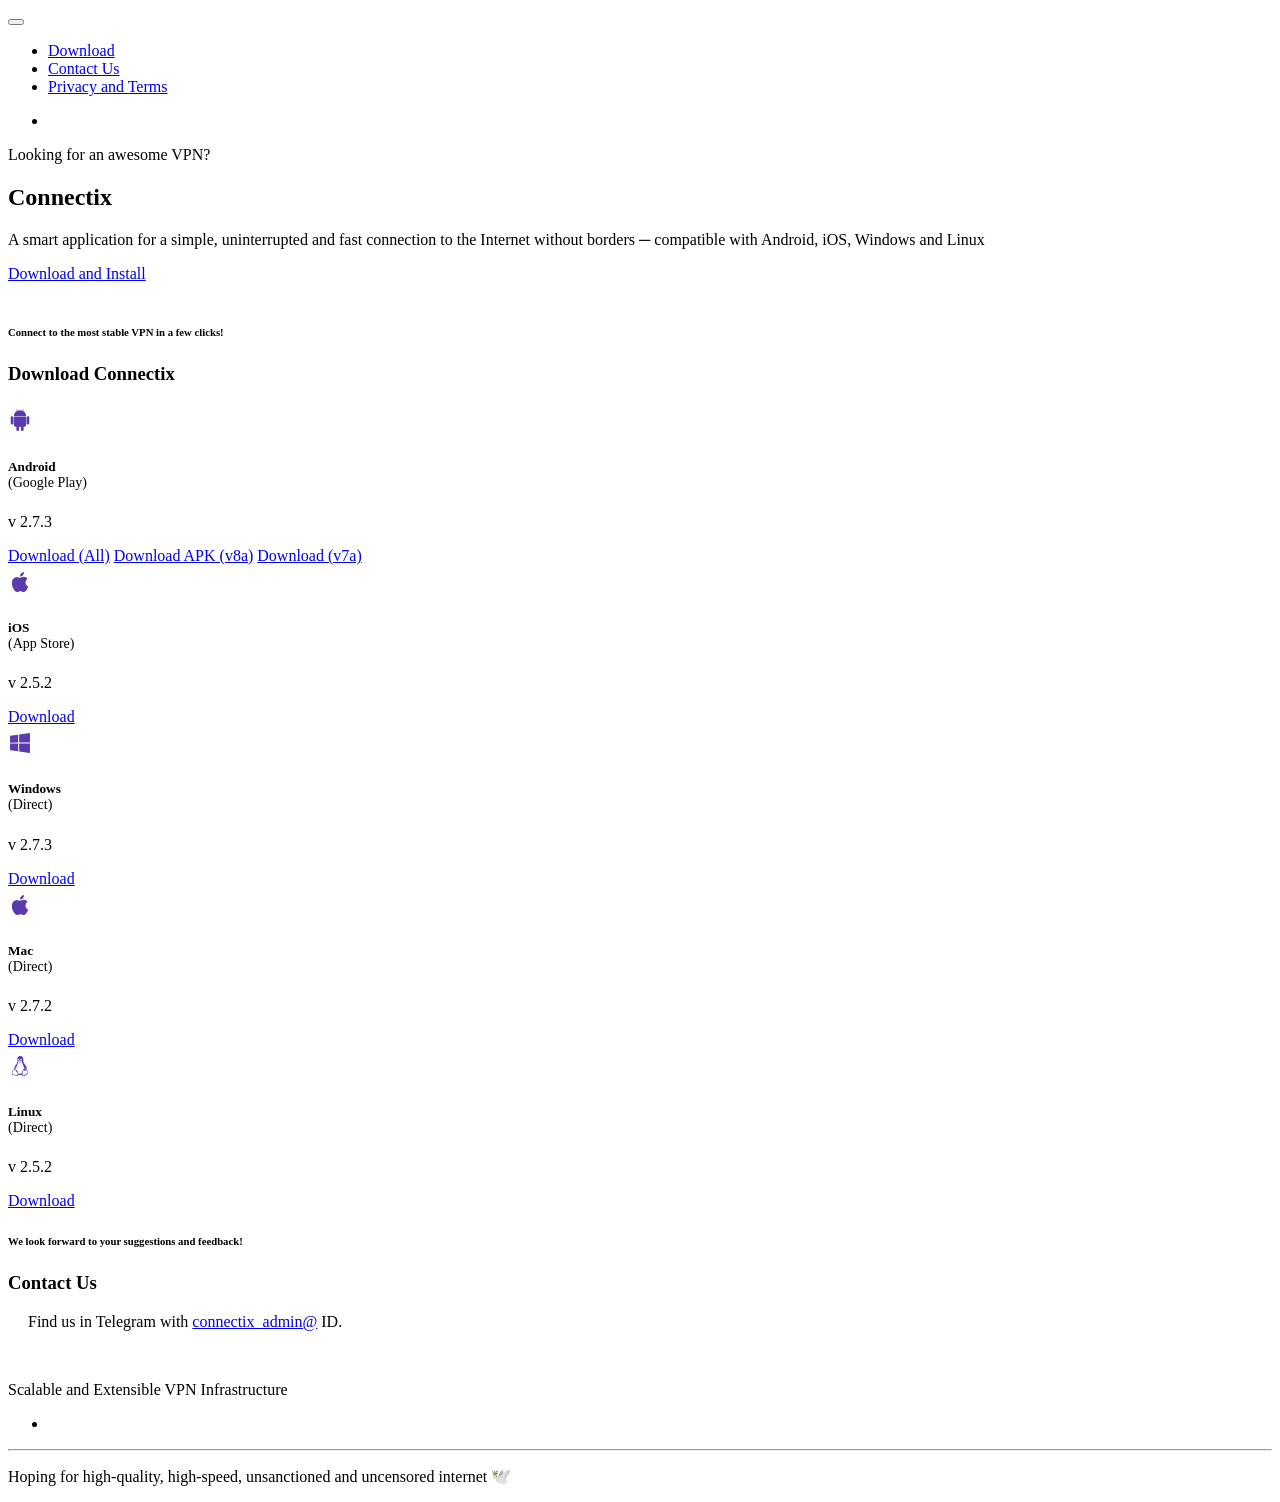
==== index.html @ ace3053f "Add files via upload" ====
<!DOCTYPE html>
<html dir="ltr" lang="en-US">
<head>
    <meta charset="utf-8" />
    <title>Connectix</title>
    <meta name="viewport" content="width=device-width, initial-scale=1.0" />
    <meta name="description" content="Scalable and Extensible VPN Infrastructure" />
    <link rel="shortcut icon" href="images/favicon.ico" />
    <link href="css/bootstrap.min.css" rel="stylesheet" type="text/css" />
    <link href="css/materialdesignicons.min.css" rel="stylesheet" type="text/css" />
    <link href="css/style.css" rel="stylesheet" type="text/css" />
</head>

<body>
    <div id="navbar">
        <nav class="navbar navbar-expand-lg navbar-white fixed-top navbar-custom sticky sticky-dark" id="main-menu">
            <div class="container">

                <button class="navbar-toggler" type="button" data-bs-toggle="collapse" data-bs-target="#navbarCollapse"
                    aria-controls="navbarCollapse" aria-expanded="false" aria-label="Toggle navigation">
                    <i class="mdi mdi-menu"></i>
                </button>
                <a class="navbar-brand logo text-uppercase" href="/">
                    <img src="images/logo-dark.png" alt="" height="39" />
                </a>
                <div class="collapse navbar-collapse" id="navbarCollapse">
                    <ul class="navbar-nav navbar-center mx-auto" id="navbar-navlist">
                        <li class="nav-item">
                            <a data-scroll href="/index.html#download" class="nav-link">Download</a>
                        </li>
                        <li class="nav-item">
                            <a data-scroll href="/index.html#contact" class="nav-link">Contact Us</a>
                        </li>
                        <li class="nav-item">
                            <a data-scroll href="/privacy.html#privacy" class="nav-link">Privacy and Terms</a>
                        </li>
                    </ul>
                    <div class="nav-button">
                        <ul class="list-inline nav-social d-none d-lg-inline-block  mb-0">
                            <li class="list-inline-item ps-1"><a href="https://t.me/connectix_admin" target="_blank"><i class="mdi mdi-telegram"></i></a></li>
                        </ul>
                    </div>
                </div>

            </div>
        </nav>
    </div>


    <section class="bg-home-2 section bg-light" id="home">
        <div class="container">
            <div class="row align-items-center">
                <div class="col-lg-4">
                     <div class="mt-4">
                        <p class="text-primary fw-normal">Looking for an awesome VPN?</p>
                        <h1 class="home-title mt-3">Connectix</h1>
                        <p class="home-desc text-muted mt-4" style="margin-right: 0">A smart application for a simple, uninterrupted and fast connection to the Internet without borders ─ compatible with Android, iOS, Windows and Linux</p>
                            <div class="mt-4 pt-2">
                                <a href="#download" class="btn btn-primary">Download and Install</a>
                            </div>
                     </div>
                </div>
                <div class="col-lg-7 offset-lg-1">
                    <div class="mt-4">
                        <img src="images/img-1.png" class="img-fluid" alt="">
                    </div>
                </div>
            </div>
        </div>
    </section>


    <section class="section" id="download">
        <div class="container">
            <div class="row justify-content-center">
                <div class="col-lg-6">
                    <div class="title-box text-center">
                        <h6 class="title-sub-title mb-0 text-primary">Connect to the most stable VPN in a few clicks!</h6>
                        <h3 class="title-heading mt-3">Download Connectix</h3>
                    </div>
                </div>
            </div>
            <div class="row mt-5 pt-4">
                <div class="col col-lg-3 col-md-4 col-12">
                    <div class="service-box text-center uim-icon-primary mt-4">
                        <div class="service-icon icon-xxl mx-auto">
                            <svg xmlns="http://www.w3.org/2000/svg" width="24" height="24" viewBox="0 0 24 24" style="margin-top: 5px; color: #5a3bad;"><path fill="currentColor" d="m14.975 3.019l.96-1.732a.193.193 0 0 0-.338-.187l-.97 1.75a6.541 6.541 0 0 0-5.253 0l-.97-1.75a.193.193 0 0 0-.34.187l.96 1.732a5.546 5.546 0 0 0-3.092 4.876h12.137a5.546 5.546 0 0 0-3.094-4.876ZM5.931 17.17A1.467 1.467 0 0 0 7.4 18.64h.973v3a1.36 1.36 0 1 0 2.721 0v-3h1.814v3a1.36 1.36 0 1 0 2.72 0v-3h.974a1.467 1.467 0 0 0 1.468-1.468V8.375H5.93ZM4.064 8.14a1.362 1.362 0 0 0-1.36 1.361v5.669a1.36 1.36 0 1 0 2.72 0V9.502a1.362 1.362 0 0 0-1.36-1.36Zm15.872 0a1.362 1.362 0 0 0-1.36 1.361v5.669a1.36 1.36 0 1 0 2.72 0V9.502a1.362 1.362 0 0 0-1.36-1.36Z"/><circle cx="9.199" cy="5.168" r=".507" fill="currentColor" opacity=".5"/><circle cx="14.801" cy="5.168" r=".507" fill="currentColor" opacity=".5"/></svg>                        </div>
                        <h5 class="f-18 mt-4">Android <br><span style="font-size: 14px; font-weight: 400">(Google Play)</span></h5>
                        <div class="service-border mt-4 mx-auto"></div>
                        <p class="text-muted mt-3 mb-0">v 2.7.3</p>
                            
                           <a href="https://apps.irancdn.org/android/Connectix-universal-2.7.3.apk" class="btn btn-primary" target="_blank" style="margin-top: 10px;width:100%;">Download (All)</a>
                              <a href="https://apps.irancdn.org/android/Connectix-arm64-v8a-2.7.3.apk" class="btn btn-primary" target="_blank" style="margin-top: 10px;width:100%;">Download APK (v8a)</a>
                          <a href="https://apps.irancdn.org/android/Connectix-armeabi-v7a-2.7.3.apk" class="btn btn-primary" target="_blank" style="margin-top: 10px;width:100%;">Download (v7a)</a>
                       
                    </div>
                </div>
                <div class="col col-lg-3 col-md-4 col-12">
                    <div class="service-box text-center uim-icon-primary mt-4">
                        <div class="service-icon icon-xxl mx-auto">
                            <svg xmlns="http://www.w3.org/2000/svg" width="24" height="24" viewBox="0 0 24 24" style="margin-top: 5px; color: #5a3bad;"><path fill="currentColor" d="M17.458 12.625A4.523 4.523 0 0 1 19.62 8.82a4.672 4.672 0 0 0-3.658-1.984c-1.558-.158-3.04.917-3.829.917c-.79 0-2.009-.894-3.3-.87a4.896 4.896 0 0 0-4.14 2.508c-1.762 3.06-.449 7.593 1.268 10.076c.84 1.214 1.843 2.581 3.158 2.532c1.268-.05 1.746-.82 3.277-.82c1.531 0 1.962.82 3.3.795c1.364-.025 2.229-1.239 3.062-2.457a10.946 10.946 0 0 0 1.385-2.845a4.42 4.42 0 0 1-2.685-4.047Zm-2.517-7.432A4.405 4.405 0 0 0 15.981 2a4.483 4.483 0 0 0-2.945 1.516a4.186 4.186 0 0 0-1.061 3.093a3.71 3.71 0 0 0 2.966-1.416Z"/></svg>
                        </div>
                        <h5 class="f-18 mt-4">iOS <br><span style="font-size: 14px; font-weight: 400">(App Store)</span></h5>
                        <div class="service-border mt-4 mx-auto"></div>
                        <p class="text-muted mt-3 mb-0">v 2.5.2</p>
                       <a href="https://testflight.apple.com/join/FQkEGDfX" class="btn btn-primary" target="_blank" style="margin-top: 35px;width:100%;">Download</a>
                    </div>
                </div>
                         <div class="col col-lg-3 col-md-4 col-12">
                    <div class="service-box text-center uim-icon-primary mt-4">
                        <div class="service-icon icon-xxl mx-auto">
                            <svg xmlns="http://www.w3.org/2000/svg" width="24" height="24" viewBox="0 0 24 24" style="margin-top: 5px; color: #5a3bad;"><path fill="currentColor" d="m2.03 4.832l8.147-1.11l.004 7.86l-8.144.046l-.008-6.796Zm8.144 7.655l.006 7.867l-8.144-1.12l-.001-6.8l8.138.053Zm.987-8.91L21.965 2v9.482l-10.804.085v-7.99Zm10.807 8.984L21.965 22l-10.804-1.525l-.015-7.932Z"/></svg>
                        </div>
                        <h5 class="f-18 mt-4">Windows <br><span style="font-size: 14px; font-weight: 400">(Direct)</span></h5>
                        <div class="service-border mt-4 mx-auto"></div>
                        <p class="text-muted mt-3 mb-0">v 2.7.3</p>
                        <a href="https://apps.irancdn.org/windows/Connectix-2.7.3+120-windows-setup.zip" class="btn btn-primary" target="_blank" style="margin-top: 35px;width:100%;">Download</a>

                    </div>
                </div>
                                <div class="col col-lg-3 col-md-4 col-12">
                    <div class="service-box text-center uim-icon-primary mt-4">
                        <div class="service-icon icon-xxl mx-auto">
                            <svg xmlns="http://www.w3.org/2000/svg" width="24" height="24" viewBox="0 0 24 24" style="margin-top: 5px; color: #5a3bad;"><path fill="currentColor" d="M17.458 12.625A4.523 4.523 0 0 1 19.62 8.82a4.672 4.672 0 0 0-3.658-1.984c-1.558-.158-3.04.917-3.829.917c-.79 0-2.009-.894-3.3-.87a4.896 4.896 0 0 0-4.14 2.508c-1.762 3.06-.449 7.593 1.268 10.076c.84 1.214 1.843 2.581 3.158 2.532c1.268-.05 1.746-.82 3.277-.82c1.531 0 1.962.82 3.3.795c1.364-.025 2.229-1.239 3.062-2.457a10.946 10.946 0 0 0 1.385-2.845a4.42 4.42 0 0 1-2.685-4.047Zm-2.517-7.432A4.405 4.405 0 0 0 15.981 2a4.483 4.483 0 0 0-2.945 1.516a4.186 4.186 0 0 0-1.061 3.093a3.71 3.71 0 0 0 2.966-1.416Z"/></svg>
                        </div>
                        <h5 class="f-18 mt-4">Mac <br><span style="font-size: 14px; font-weight: 400">(Direct)</span></h5>
                        <div class="service-border mt-4 mx-auto"></div>
                        <p class="text-muted mt-3 mb-0">v 2.7.2</p>
                       <a href="https://apps.irancdn.org/mac/Connectix-2.7.2+119-macos.dmg" class="btn btn-primary" target="_blank" style="margin-top: 35px;width:100%;">Download</a>
                    </div>
                </div>
       
                <div class="col col-lg-2 col-md-4 col-12">
                   <div class="service-box text-center uim-icon-primary mt-4">
                       <div class="service-icon icon-xxl mx-auto">
                           <svg xmlns="http://www.w3.org/2000/svg" width="24" height="24" viewBox="0 0 24 24"  style="margin-top: 5px; color: #5a3bad;"><path fill="currentColor" d="M19.7 17.6c-.1-.2-.2-.4-.2-.6c0-.4-.2-.7-.5-1c-.1-.1-.3-.2-.4-.2c.6-1.8-.3-3.6-1.3-4.9c-.8-1.2-2-2.1-1.9-3.7c0-1.9.2-5.4-3.3-5.1c-3.6.2-2.6 3.9-2.7 5.2c0 1.1-.5 2.2-1.3 3.1c-.2.2-.4.5-.5.7c-1 1.2-1.5 2.8-1.5 4.3c-.2.2-.4.4-.5.6c-.1.1-.2.2-.2.3c-.1.1-.3.2-.5.3c-.4.1-.7.3-.9.7c-.1.3-.2.7-.1 1.1c.1.2.1.4 0 .7c-.2.4-.2.9 0 1.4c.3.4.8.5 1.5.6c.5 0 1.1.2 1.6.4c.5.3 1.1.5 1.7.5c.3 0 .7-.1 1-.2c.3-.2.5-.4.6-.7c.4 0 1-.2 1.7-.2c.6 0 1.2.2 2 .1c0 .1 0 .2.1.3c.2.5.7.9 1.3 1h.2c.8-.1 1.6-.5 2.1-1.1c.4-.4.9-.7 1.4-.9c.6-.3 1-.5 1.1-1c.1-.7-.1-1.1-.5-1.7zM12.8 4.8c.6.1 1.1.6 1 1.2c0 .3-.1.6-.3.9h-.1c-.2-.1-.3-.1-.4-.2c.1-.1.1-.3.2-.5c0-.4-.2-.7-.4-.7c-.3 0-.5.3-.5.7v.1c-.1-.1-.3-.1-.4-.2V6c-.1-.5.3-1.1.9-1.2zm-.3 2c.1.1.3.2.4.2c.1 0 .3.1.4.2c.2.1.4.2.4.5s-.3.6-.9.8c-.2.1-.3.1-.4.2c-.3.2-.6.3-1 .3c-.3 0-.6-.2-.8-.4c-.1-.1-.2-.2-.4-.3c-.1-.1-.3-.3-.4-.6c0-.1.1-.2.2-.3c.3-.2.4-.3.5-.4l.1-.1c.2-.3.6-.5 1-.5c.3.1.6.2.9.4zM10.4 5c.4 0 .7.4.8 1.1v.2c-.1 0-.3.1-.4.2v-.2c0-.3-.2-.6-.4-.5c-.2 0-.3.3-.3.6c0 .2.1.3.2.4c0 0-.1.1-.2.1c-.2-.2-.4-.5-.4-.8c0-.6.3-1.1.7-1.1zm-1 16.1c-.7.3-1.6.2-2.2-.2c-.6-.3-1.1-.4-1.8-.4c-.5-.1-1-.1-1.1-.3c-.1-.2-.1-.5.1-1c.1-.3.1-.6 0-.9c-.1-.3-.1-.5 0-.8c.1-.3.3-.4.6-.5c.3-.1.5-.2.7-.4c.1-.1.2-.2.3-.4c.3-.4.5-.6.8-.6c.6.1 1.1 1 1.5 1.9c.2.3.4.7.7 1c.4.5.9 1.2.9 1.6c0 .5-.2.8-.5 1zm4.9-2.2c0 .1 0 .1-.1.2c-1.2.9-2.8 1-4.1.3l-.6-.9c.9-.1.7-1.3-1.2-2.5c-2-1.3-.6-3.7.1-4.8c.1-.1.1 0-.3.8c-.3.6-.9 2.1-.1 3.2c0-.8.2-1.6.5-2.4c.7-1.3 1.2-2.8 1.5-4.3c.1.1.1.1.2.1c.1.1.2.2.3.2c.2.3.6.4.9.4h.1c.4 0 .8-.1 1.1-.4c.1-.1.2-.2.4-.2c.3-.1.6-.3.9-.6c.4 1.3.8 2.5 1.4 3.6c.4.8.7 1.6.9 2.5c.3 0 .7.1 1 .3c.8.4 1.1.7 1 1.2H18c0-.3-.2-.6-.9-.9c-.7-.3-1.3-.3-1.5.4c-.1 0-.2.1-.3.1c-.8.4-.8 1.5-.9 2.6c.1.4 0 .7-.1 1.1zm4.6.6c-.6.2-1.1.6-1.5 1.1c-.4.6-1.1 1-1.9.9c-.4 0-.8-.3-.9-.7c-.1-.6-.1-1.2.2-1.8c.1-.4.2-.7.3-1.1c.1-1.2.1-1.9.6-2.2c0 .5.3.8.7 1c.5 0 1-.1 1.4-.5h.2c.3 0 .5 0 .7.2c.2.2.3.5.3.7c0 .3.2.6.3.9c.5.5.5.8.5.9c-.1.2-.5.4-.9.6zm-9-12c-.1 0-.1 0-.1.1c0 0 0 .1.1.1s.1.1.1.1c.3.4.8.6 1.4.7c.5-.1 1-.2 1.5-.6l.6-.3c.1 0 .1-.1.1-.1c0-.1 0-.1-.1-.1c-.2.1-.5.2-.7.3c-.4.3-.9.5-1.4.5c-.5 0-.9-.3-1.2-.6c-.1 0-.2-.1-.3-.1z"/></svg>                        </div>
                       <h5 class="f-18 mt-4">Linux <br><span style="font-size: 14px; font-weight: 400">(Direct)</span></h5>
                       <div class="service-border mt-4 mx-auto"></div>
                       <p class="text-muted mt-3 mb-0">v 2.5.2</p>
                      <a href="https://apps.irancdn.org/linux/connectix-linux-2.5.2.deb" class="btn btn-primary" target="_blank" style="margin-top: 35px;width:100%;">Download</a>
                   </div>
               </div>
            </div>
        </div>
    </section>

    <section class="section" id="contact">
        <div class="container">
            <div class="row justify-content-center">
                <div class="col-lg-6">
                    <div class="title-box text-center">
                        <h6 class="title-sub-title mb-0 text-primary">We look forward to your suggestions and feedback!</h6>
                        <h3 class="title-heading mt-3">Contact Us</h3>
                    </div>
                </div>
            </div>
            <div class="row align-items-center mt-5 pt-2">
                <div class="col-lg-12">
                    <div class="mt-2">
                        <div class="mt-2">
                            <div class="d-flex mt-3" style="padding-left: 20px;  justify-content: center;">
                                <i class="mdi mdi-send text-primary f-20"></i>
                                <div class="flex-1 ps-3">
                                    <p class="text-muted mb-0">Find us in Telegram with <a href="https://t.me/connectix_admin" target="_blank" class="text-primary">connectix_admin@</a> ID.</p>
                                </div>
                            </div>
                        </div>
                    </div>
                </div>
            </div>
        </div>
    </section>


    <section class="bg-footer bg-light">
        <div class="container">
            <div class="row">
                <div class="col-lg-3"></div>
                <div class="col-lg-6 text-center">
                    <div class="mt-4">
                        <img src="images/logo-dark.png" alt="" height="50">
                        <p class="text-muted mt-3 pt-1">Scalable and Extensible VPN Infrastructure</p>
                        <div class="footer-social mt-4">
                            <ul class="list-inline mb-0">
                                <li class="list-inline-item">
                                    <a href="https://t.me/connectix_admin" target="_blank" class="text-reset"><i class="mdi mdi-telegram"></i></a>
                                </li>
                            </ul>
                        </div>
                    </div>
                </div>
                <div class="col-lg-3"></div>
            </div>
            <hr class="mt-5">
            <div class="row mt-4">
                <div class="col-lg-12">
                    <p class="text-center text-muted mb-0 fs-6">
                        Hoping for high-quality, high-speed, unsanctioned and uncensored internet 🕊️
                    </p>
                </div>
            </div>
        </div>
    </section>

    <script src="js/bootstrap.bundle.min.js"></script>
    <script src="js/smooth-scroll.polyfills.min.js"></script>
    <script src="js/gumshoe.polyfills.min.js"></script>
    <script src="js/unicons.js"></script>
    <script src="js/app.js"></script>

    <script type="text/javascript">window.$crisp=[];window.CRISP_WEBSITE_ID="0336ab5f-caf6-411b-ab8e-e56f644d2e95";(function(){d=document;s=d.createElement("script");s.src="https://client.crisp.chat/l.js";s.async=1;d.getElementsByTagName("head")[0].appendChild(s);})();</script>

</body>
</html>
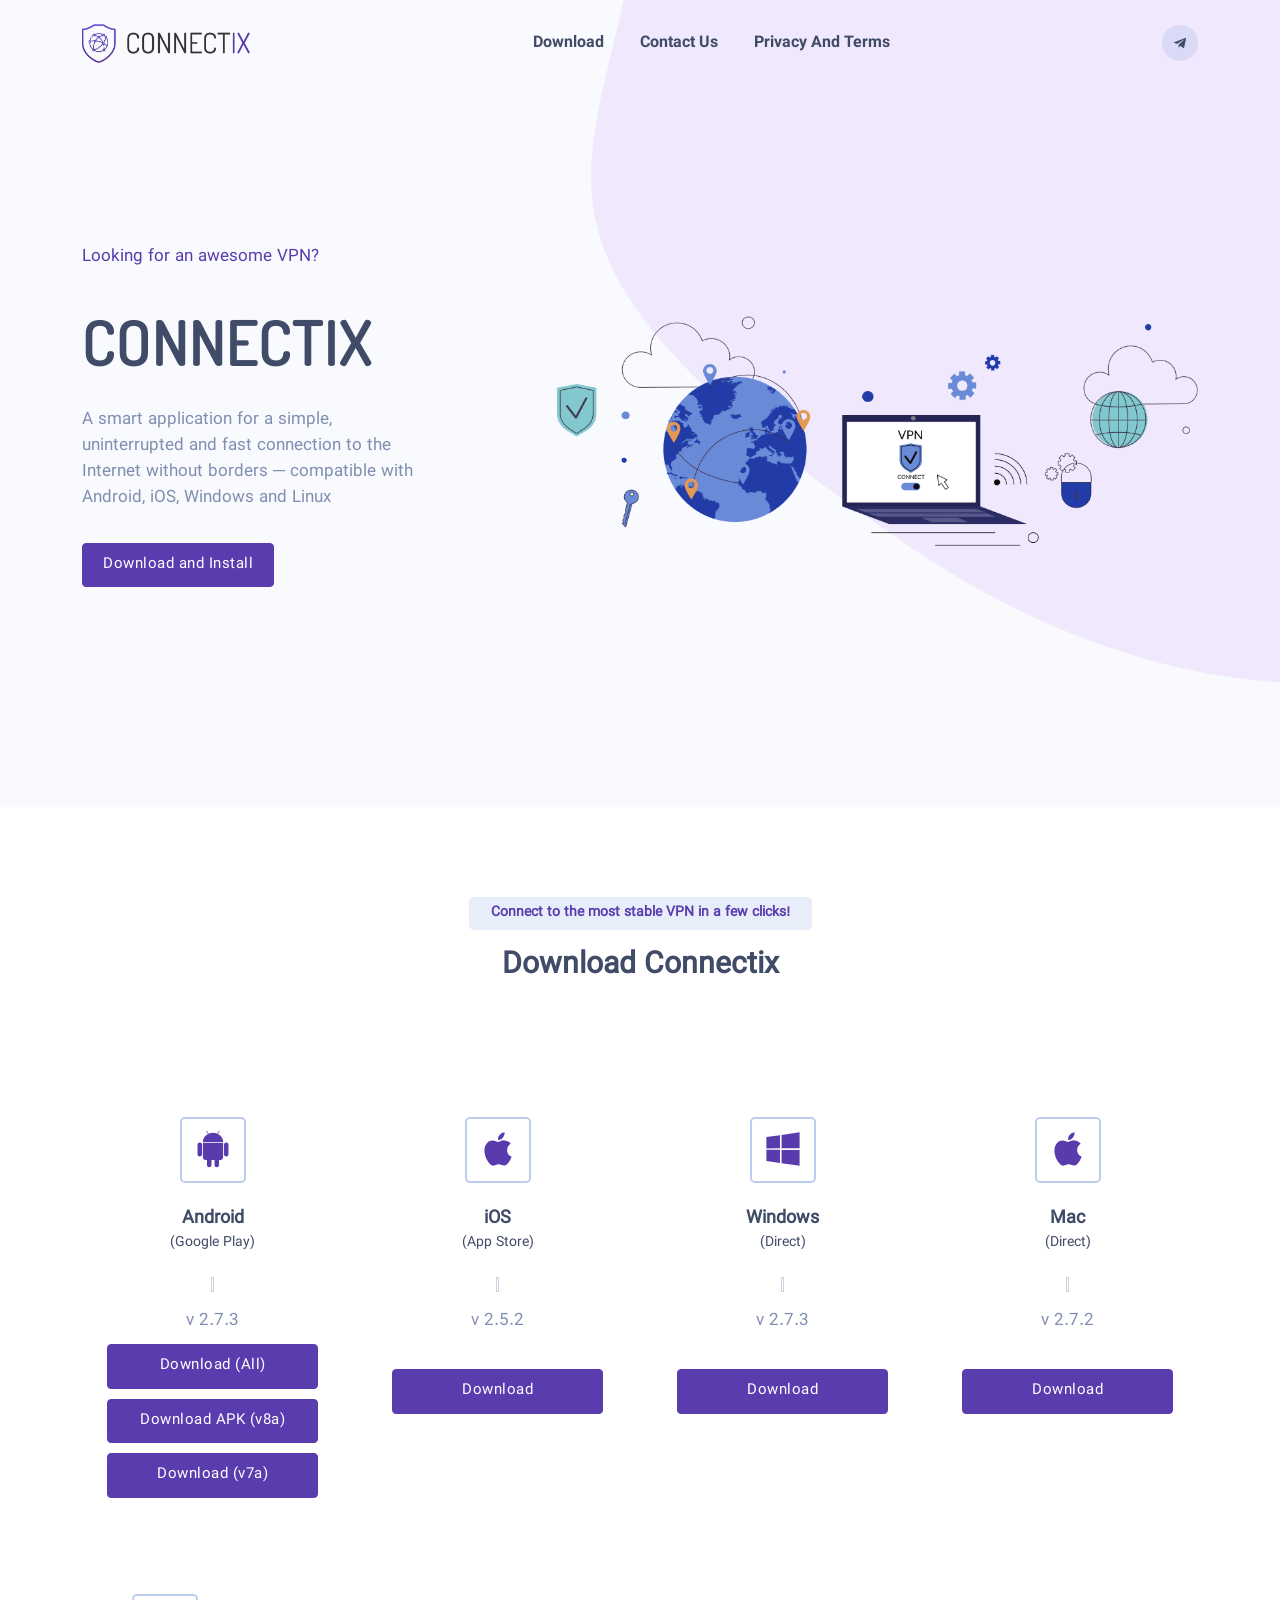
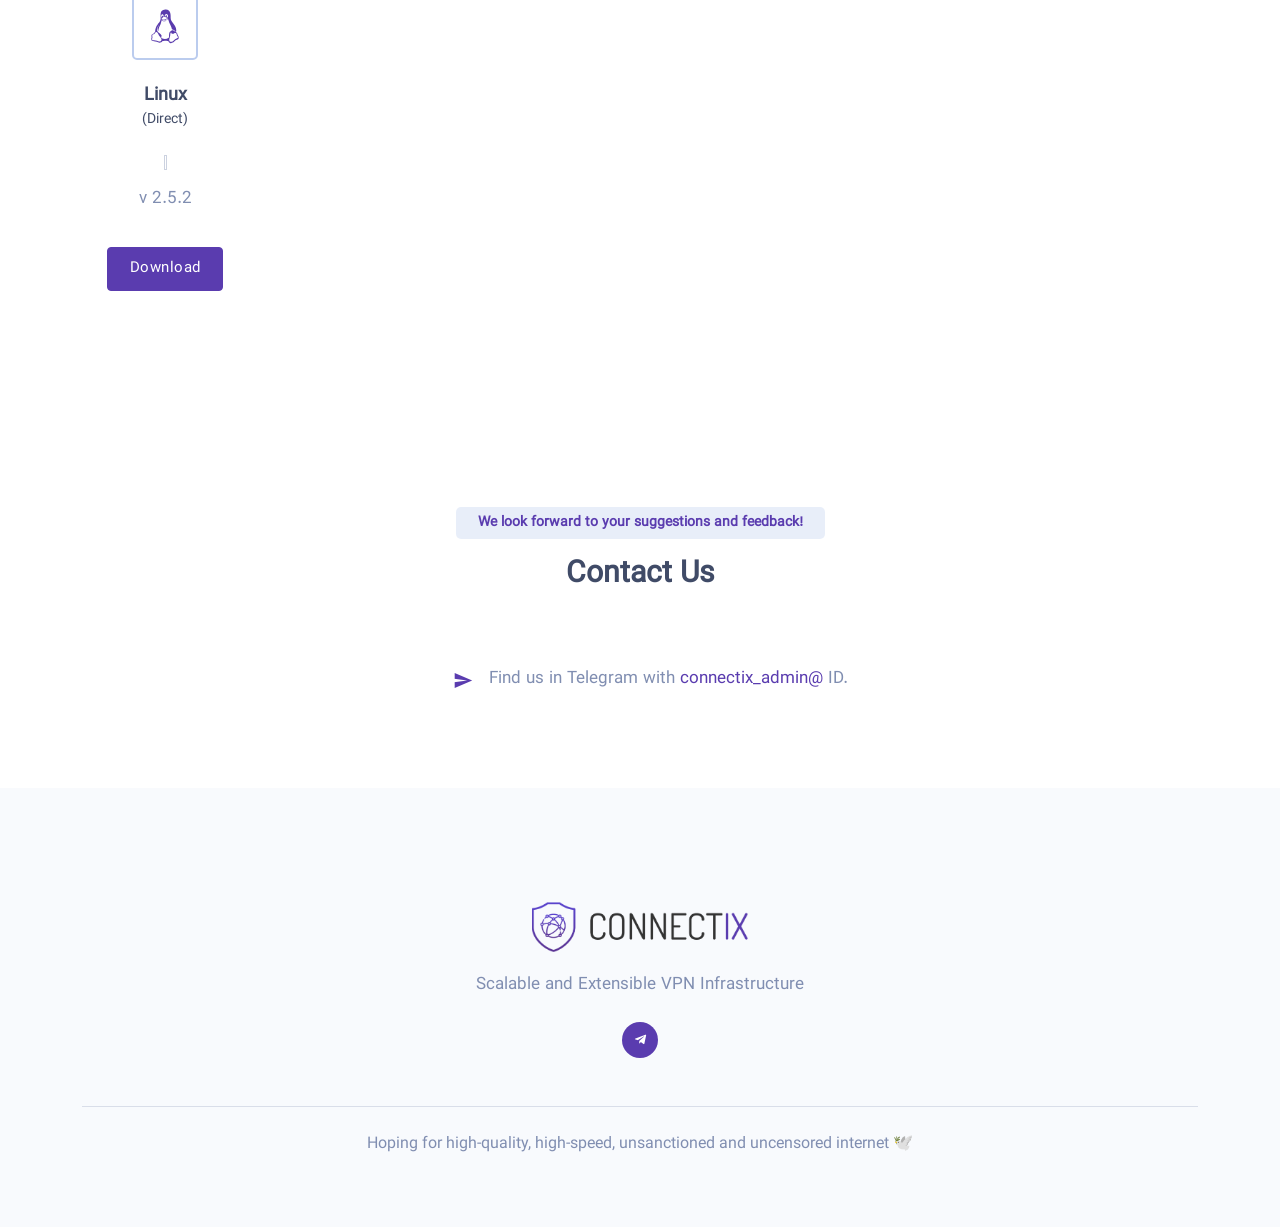
==== commit f6fb2251: "Update index.html" ====
--- a/index.html
+++ b/index.html
@@ -89,9 +89,9 @@
                         <div class="service-border mt-4 mx-auto"></div>
                         <p class="text-muted mt-3 mb-0">v 2.7.3</p>
                             
-                           <a href="https://apps.irancdn.org/android/Connectix-universal-2.7.3.apk" class="btn btn-primary" target="_blank" style="margin-top: 10px;width:100%;">Download (All)</a>
-                              <a href="https://apps.irancdn.org/android/Connectix-arm64-v8a-2.7.3.apk" class="btn btn-primary" target="_blank" style="margin-top: 10px;width:100%;">Download APK (v8a)</a>
-                          <a href="https://apps.irancdn.org/android/Connectix-armeabi-v7a-2.7.3.apk" class="btn btn-primary" target="_blank" style="margin-top: 10px;width:100%;">Download (v7a)</a>
+                           <a href="https://connect-apps.s3.ir-thr-at1.arvanstorage.ir/android/Connectix-universal-2.7.3.apk" class="btn btn-primary" target="_blank" style="margin-top: 10px;width:100%;">Download (All)</a>
+                              <a href="https://connect-apps.s3.ir-thr-at1.arvanstorage.ir/android/Connectix-arm64-v8a-2.7.3.apk" class="btn btn-primary" target="_blank" style="margin-top: 10px;width:100%;">Download APK (v8a)</a>
+                          <a href="https://connect-apps.s3.ir-thr-at1.arvanstorage.ir/android/Connectix-armeabi-v7a-2.7.3.apk" class="btn btn-primary" target="_blank" style="margin-top: 10px;width:100%;">Download (v7a)</a>
                        
                     </div>
                 </div>
@@ -114,7 +114,7 @@
                         <h5 class="f-18 mt-4">Windows <br><span style="font-size: 14px; font-weight: 400">(Direct)</span></h5>
                         <div class="service-border mt-4 mx-auto"></div>
                         <p class="text-muted mt-3 mb-0">v 2.7.3</p>
-                        <a href="https://apps.irancdn.org/windows/Connectix-2.7.3+120-windows-setup.zip" class="btn btn-primary" target="_blank" style="margin-top: 35px;width:100%;">Download</a>
+                        <a href="https://connect-apps.s3.ir-thr-at1.arvanstorage.ir/windows/Connectix-2.7.3+120-windows-setup.zip" class="btn btn-primary" target="_blank" style="margin-top: 35px;width:100%;">Download</a>
 
                     </div>
                 </div>
@@ -126,7 +126,7 @@
                         <h5 class="f-18 mt-4">Mac <br><span style="font-size: 14px; font-weight: 400">(Direct)</span></h5>
                         <div class="service-border mt-4 mx-auto"></div>
                         <p class="text-muted mt-3 mb-0">v 2.7.2</p>
-                       <a href="https://apps.irancdn.org/mac/Connectix-2.7.2+119-macos.dmg" class="btn btn-primary" target="_blank" style="margin-top: 35px;width:100%;">Download</a>
+                       <a href="https://connect-apps.s3.ir-thr-at1.arvanstorage.ir/mac/Connectix-2.7.2+119-macos.dmg" class="btn btn-primary" target="_blank" style="margin-top: 35px;width:100%;">Download</a>
                     </div>
                 </div>
        
@@ -137,7 +137,7 @@
                        <h5 class="f-18 mt-4">Linux <br><span style="font-size: 14px; font-weight: 400">(Direct)</span></h5>
                        <div class="service-border mt-4 mx-auto"></div>
                        <p class="text-muted mt-3 mb-0">v 2.5.2</p>
-                      <a href="https://apps.irancdn.org/linux/connectix-linux-2.5.2.deb" class="btn btn-primary" target="_blank" style="margin-top: 35px;width:100%;">Download</a>
+                      <a href="https://connect-apps.s3.ir-thr-at1.arvanstorage.ir/linux/connectix-linux-2.5.2.deb" class="btn btn-primary" target="_blank" style="margin-top: 35px;width:100%;">Download</a>
                    </div>
                </div>
             </div>
@@ -211,4 +211,4 @@
     <script type="text/javascript">window.$crisp=[];window.CRISP_WEBSITE_ID="0336ab5f-caf6-411b-ab8e-e56f644d2e95";(function(){d=document;s=d.createElement("script");s.src="https://client.crisp.chat/l.js";s.async=1;d.getElementsByTagName("head")[0].appendChild(s);})();</script>
 
 </body>
-</html>+</html>
--- a/css/style.css
+++ b/css/style.css
@@ -0,0 +1,2017 @@
+@import url("https://fonts.googleapis.com/css2?family=Karla:wght@400;500&family=Lato:wght@400;700&display=swap");
+
+@font-face {
+  font-family: 'shabnam';
+  src: url('../fonts/shabnam.ttf');
+}
+
+@font-face {
+  font-family: 'dosis_light';
+  src: url('../fonts/Dosis.ttf');
+}
+
+@font-face {
+  font-family: 'shabnam_bold';
+  src: url('../fonts/Shabnam-Bold.ttf');
+}
+
+body {
+  font-family: 'shabnam', Tahoma;
+  overflow-x: hidden !important;
+  position: relative;
+  color: #404b67;
+}
+
+ul#navbar-navlist {
+  font-family: 'shabnam_bold';
+}
+
+h1,
+h2,
+h3,
+h4,
+h5,
+h6 {
+  font-family: 'shabnam', Tahoma;
+  font-weight: 700;
+  line-height: 1.3;
+}
+
+.btn,
+.btn:focus,
+button,
+button:focus {
+  outline: none !important;
+}
+
+a {
+  text-decoration: none !important;
+  outline: none;
+}
+
+p {
+  font-size: 17px;
+  line-height: 26px;
+}
+
+.row > * {
+  position: relative;
+}
+
+.section {
+  padding-top: 90px;
+  padding-bottom: 90px;
+  position: relative;
+}
+
+.bg-lightan {
+  background: linear-gradient(to bottom, #ffffff 50%, rgba(30, 87, 199, 0.08) 100%);
+}
+
+.home-center {
+  display: table;
+  width: 100%;
+  height: 100%;
+}
+
+.home-desc-center {
+  display: table-cell;
+  vertical-align: middle;
+}
+
+.bg-gradient {
+  background: linear-gradient(to right, #5a3caf, #229bee);
+}
+
+.bg-overlay {
+  background-position: center;
+  position: absolute;
+  height: 100%;
+  width: 100%;
+  right: 0;
+  bottom: 0;
+  left: 0;
+  top: 0;
+}
+
+.bg-overlay-black {
+  background-color: #242527;
+  opacity: 0.8;
+  background-position: center;
+  position: absolute;
+  height: 100%;
+  width: 100%;
+  right: 0;
+  bottom: 0;
+  left: 0;
+  top: 0;
+}
+
+.title-box .title-sub-title {
+  background: rgba(30, 87, 199, 0.1);
+  padding: 7px 22px;
+  border-radius: 5px;
+  font-size: 14px;
+  display: inline-block;
+}
+
+.title-box .title-heading {
+  font-size: 30px;
+  max-width: 450px;
+  margin: 0 auto;
+}
+
+.btn-rounded {
+  border-radius: 30px;
+}
+
+.box-shadow {
+  box-shadow: 0px 30px 30px 0px rgba(64, 75, 103, 0.06);
+}
+
+hr {
+  border-top: 1px solid #808eb1;
+  margin: 0;
+}
+
+.f-10 {
+  font-size: 10px;
+}
+
+.f-12 {
+  font-size: 12px;
+}
+
+.f-13 {
+  font-size: 13px;
+}
+
+.f-14 {
+  font-size: 14px;
+}
+
+.f-15 {
+  font-size: 15px;
+}
+
+.f-16 {
+  font-size: 16px;
+}
+
+.f-18 {
+  font-size: 18px;
+}
+
+.f-19 {
+  font-size: 19px;
+}
+
+.f-20 {
+  font-size: 20px;
+}
+
+.line-height_1_4 {
+  line-height: 1.4;
+}
+
+.line-height_1_6 {
+  line-height: 1.6;
+}
+
+.line-height_1_8 {
+  line-height: 1.8;
+}
+
+.fw-normal {
+  font-weight: 500 !important;
+}
+
+.fw-bold {
+  font-weight: 600 !important;
+}
+
+.icon-size-15 {
+  height: 15px;
+  width: 15px;
+}
+
+.icon-size-15 svg {
+  height: 15px !important;
+  width: 15px !important;
+}
+
+.icon-sm {
+  height: 18px;
+  width: 18px;
+}
+
+.icon-sm svg {
+  height: 18px !important;
+  width: 18px !important;
+}
+
+.icon-xs {
+  height: 20px;
+  width: 20px;
+}
+
+.icon-xs svg {
+  height: 20px !important;
+  width: 20px !important;
+}
+
+.icon-md {
+  height: 25px;
+  width: 25px;
+}
+
+.icon-md svg {
+  height: 25px !important;
+  width: 25px !important;
+}
+
+.icon-lg {
+  height: 30px;
+  width: 30px;
+}
+
+.icon-lg svg {
+  height: 30px !important;
+  width: 30px !important;
+}
+
+.icon-xl {
+  height: 35px;
+  width: 35px;
+}
+
+.icon-xl svg {
+  height: 35px !important;
+  width: 35px !important;
+}
+
+.icon-xxl {
+  height: 40px;
+  width: 40px;
+}
+
+.icon-xxl svg {
+  height: 40px !important;
+  width: 40px !important;
+}
+
+.icon-xxxl {
+  height: 60px;
+  width: 60px;
+}
+
+.icon-xxxl svg {
+  height: 60px !important;
+  width: 60px !important;
+}
+
+.uim-icon-primary .uim-svg {
+  fill: #5a3caf !important;
+}
+
+.icon-fill-primary {
+  fill: rgba(30, 87, 199, 0.15);
+}
+
+.uim-icon-success .uim-svg {
+  fill: #0fdf89 !important;
+}
+
+.icon-fill-success {
+  fill: rgba(15, 223, 137, 0.15);
+}
+
+.uim-icon-info .uim-svg {
+  fill: #229bee !important;
+}
+
+.icon-fill-info {
+  fill: rgba(34, 155, 238, 0.15);
+}
+
+.uim-icon-warning .uim-svg {
+  fill: #f6cb42 !important;
+}
+
+.icon-fill-warning {
+  fill: rgba(246, 203, 66, 0.15);
+}
+
+.uim-icon-danger .uim-svg {
+  fill: #fb3e3e !important;
+}
+
+.icon-fill-danger {
+  fill: rgba(251, 62, 62, 0.15);
+}
+
+.uim-icon-orange .uim-svg {
+  fill: #f09105 !important;
+}
+
+.icon-fill-orange {
+  fill: rgba(240, 145, 5, 0.15);
+}
+
+.uim-icon-dark .uim-svg {
+  fill: #404b67 !important;
+}
+
+.icon-fill-dark {
+  fill: rgba(64, 75, 103, 0.15);
+}
+
+.uim-icon-cyan .uim-svg {
+  fill: #00e6e6 !important;
+}
+
+.icon-fill-cyan {
+  fill: rgba(0, 230, 230, 0.15);
+}
+
+.uim-icon-blue .uim-svg {
+  fill: #2762da !important;
+}
+
+.icon-fill-blue {
+  fill: rgba(39, 98, 218, 0.15);
+}
+
+.uim-icon-muted .uim-svg {
+  fill: #808eb1 !important;
+}
+
+.icon-fill-muted {
+  fill: rgba(128, 142, 177, 0.15);
+}
+
+.uim-icon-purple .uim-svg {
+  fill: #704fff !important;
+}
+
+.icon-fill-purple {
+  fill: rgba(112, 79, 255, 0.15);
+}
+
+.uim-icon-pink .uim-svg {
+  fill: #f85f89 !important;
+}
+
+.icon-fill-pink {
+  fill: rgba(248, 95, 137, 0.15);
+}
+
+.uim-icon-white .uim-svg {
+  fill: #ffffff !important;
+}
+
+.icon-fill-white {
+  fill: rgba(255, 255, 255, 0.15);
+}
+
+.uim-icon-light .uim-svg {
+  fill: #f8fafd !important;
+}
+
+.icon-fill-light {
+  fill: rgba(248, 250, 253, 0.15);
+}
+
+.icon {
+  position: relative;
+  top: -2px;
+}
+
+.btn {
+  padding: 10px 20px;
+  font-size: 15px;
+  letter-spacing: 0.5px;
+  transition: all 0.5s;
+}
+
+.btn:focus {
+  box-shadow: none;
+}
+
+.btn:hover {
+  transform: translateY(-5px);
+}
+
+.btn:hover:before {
+  opacity: 1;
+}
+
+.btn-sm {
+  padding: 8px 12px;
+  font-size: 12px;
+}
+
+.shadow {
+  box-shadow: 0px 30px 30px 0px rgba(64, 75, 103, 0.06) !important;
+}
+
+.bg-primary {
+  background-color: #5a3caf !important;
+}
+
+.bg-soft-primary {
+  background-color: rgba(30, 87, 199, 0.1) !important;
+}
+
+.text-primary {
+  color: #5a3caf !important;
+}
+
+.border-primary {
+  color: #5a3caf !important;
+}
+
+.icon-dual-primary {
+  color: #5a3caf;
+  fill: rgba(30, 87, 199, 0.2);
+}
+
+.btn-soft-primary {
+  background-color: rgba(30, 87, 199, 0.25) !important;
+  color: #5a3caf !important;
+}
+
+.btn-soft-primary:hover, .btn-soft-primary:focus, .btn-soft-primary:active, .btn-soft-primary.active, .btn-soft-primary.focus, .btn-soft-primary:not(:disabled):not(.disabled):active, .btn-soft-primary:not(:disabled):not(.disabled):active:focus,
+.btn-soft-primary .open > .dropdown-toggle.btn-primary {
+  background: #351d7a;
+}
+
+.btn-primary {
+  background: #5a3caf;
+  border-color: #5a3caf !important;
+}
+
+.btn-primary:hover, .btn-primary:focus, .btn-primary:active, .btn-primary.active, .btn-primary.focus, .btn-primary:not(:disabled):not(.disabled):active, .btn-primary:not(:disabled):not(.disabled):active:focus,
+.btn-primary .open > .dropdown-toggle.btn-primary {
+  background: #351d7a;
+  border-color: #351d7a;
+  box-shadow: 0px 8px 20px -6px rgba(65, 22, 149, 0.6);
+}
+
+.btn-outline-primary {
+  color: #5a3caf;
+  border-color: #5a3caf;
+}
+
+.btn-outline-primary:hover, .btn-outline-primary:focus, .btn-outline-primary:active, .btn-outline-primary.active, .btn-outline-primary.focus, .btn-outline-primary:not(:disabled):not(.disabled):active, .btn-outline-primary:not(:disabled):not(.disabled):active:focus,
+.btn-outline-primary .open > .dropdown-toggle.btn-primary {
+  background: #5a3caf;
+  border-color: #5a3caf;
+  box-shadow: 0px 8px 20px -6px rgba(65, 22, 149, 0.6);
+}
+
+.bg-success {
+  background-color: #0fdf89 !important;
+}
+
+.bg-soft-success {
+  background-color: rgba(15, 223, 137, 0.1) !important;
+}
+
+.text-success {
+  color: #0fdf89 !important;
+}
+
+.border-success {
+  color: #0fdf89 !important;
+}
+
+.icon-dual-success {
+  color: #0fdf89;
+  fill: rgba(15, 223, 137, 0.2);
+}
+
+.btn-soft-success {
+  background-color: rgba(15, 223, 137, 0.25) !important;
+  color: #0fdf89 !important;
+}
+
+.btn-soft-success:hover, .btn-soft-success:focus, .btn-soft-success:active, .btn-soft-success.active, .btn-soft-success.focus, .btn-soft-success:not(:disabled):not(.disabled):active, .btn-soft-success:not(:disabled):not(.disabled):active:focus,
+.btn-soft-success .open > .dropdown-toggle.btn-primary {
+  background: #0ecc7d;
+}
+
+.btn-success {
+  background: #0fdf89;
+  border-color: #0fdf89 !important;
+}
+
+.btn-success:hover, .btn-success:focus, .btn-success:active, .btn-success.active, .btn-success.focus, .btn-success:not(:disabled):not(.disabled):active, .btn-success:not(:disabled):not(.disabled):active:focus,
+.btn-success .open > .dropdown-toggle.btn-primary {
+  background: #0ecc7d;
+  border-color: #0ecc7d;
+  box-shadow: 0px 8px 20px -6px rgba(15, 223, 137, 0.6);
+}
+
+.btn-outline-success {
+  color: #0fdf89;
+  border-color: #0fdf89;
+}
+
+.btn-outline-success:hover, .btn-outline-success:focus, .btn-outline-success:active, .btn-outline-success.active, .btn-outline-success.focus, .btn-outline-success:not(:disabled):not(.disabled):active, .btn-outline-success:not(:disabled):not(.disabled):active:focus,
+.btn-outline-success .open > .dropdown-toggle.btn-primary {
+  background: #0fdf89;
+  border-color: #0fdf89;
+  box-shadow: 0px 8px 20px -6px rgba(15, 223, 137, 0.6);
+}
+
+.bg-info {
+  background-color: #229bee !important;
+}
+
+.bg-soft-info {
+  background-color: rgba(34, 155, 238, 0.1) !important;
+}
+
+.text-info {
+  color: #229bee !important;
+}
+
+.border-info {
+  color: #229bee !important;
+}
+
+.icon-dual-info {
+  color: #229bee;
+  fill: rgba(34, 155, 238, 0.2);
+}
+
+.btn-soft-info {
+  background-color: rgba(34, 155, 238, 0.25) !important;
+  color: #229bee !important;
+}
+
+.btn-soft-info:hover, .btn-soft-info:focus, .btn-soft-info:active, .btn-soft-info.active, .btn-soft-info.focus, .btn-soft-info:not(:disabled):not(.disabled):active, .btn-soft-info:not(:disabled):not(.disabled):active:focus,
+.btn-soft-info .open > .dropdown-toggle.btn-primary {
+  background: #1292ea;
+}
+
+.btn-info {
+  background: #229bee;
+  border-color: #229bee !important;
+}
+
+.btn-info:hover, .btn-info:focus, .btn-info:active, .btn-info.active, .btn-info.focus, .btn-info:not(:disabled):not(.disabled):active, .btn-info:not(:disabled):not(.disabled):active:focus,
+.btn-info .open > .dropdown-toggle.btn-primary {
+  background: #1292ea;
+  border-color: #1292ea;
+  box-shadow: 0px 8px 20px -6px rgba(34, 155, 238, 0.6);
+}
+
+.btn-outline-info {
+  color: #229bee;
+  border-color: #229bee;
+}
+
+.btn-outline-info:hover, .btn-outline-info:focus, .btn-outline-info:active, .btn-outline-info.active, .btn-outline-info.focus, .btn-outline-info:not(:disabled):not(.disabled):active, .btn-outline-info:not(:disabled):not(.disabled):active:focus,
+.btn-outline-info .open > .dropdown-toggle.btn-primary {
+  background: #229bee;
+  border-color: #229bee;
+  box-shadow: 0px 8px 20px -6px rgba(34, 155, 238, 0.6);
+}
+
+.bg-warning {
+  background-color: #f6cb42 !important;
+}
+
+.bg-soft-warning {
+  background-color: rgba(246, 203, 66, 0.1) !important;
+}
+
+.text-warning {
+  color: #f6cb42 !important;
+}
+
+.border-warning {
+  color: #f6cb42 !important;
+}
+
+.icon-dual-warning {
+  color: #f6cb42;
+  fill: rgba(246, 203, 66, 0.2);
+}
+
+.btn-soft-warning {
+  background-color: rgba(246, 203, 66, 0.25) !important;
+  color: #f6cb42 !important;
+}
+
+.btn-soft-warning:hover, .btn-soft-warning:focus, .btn-soft-warning:active, .btn-soft-warning.active, .btn-soft-warning.focus, .btn-soft-warning:not(:disabled):not(.disabled):active, .btn-soft-warning:not(:disabled):not(.disabled):active:focus,
+.btn-soft-warning .open > .dropdown-toggle.btn-primary {
+  background: #f5c62f;
+}
+
+.btn-warning {
+  background: #f6cb42;
+  border-color: #f6cb42 !important;
+}
+
+.btn-warning:hover, .btn-warning:focus, .btn-warning:active, .btn-warning.active, .btn-warning.focus, .btn-warning:not(:disabled):not(.disabled):active, .btn-warning:not(:disabled):not(.disabled):active:focus,
+.btn-warning .open > .dropdown-toggle.btn-primary {
+  background: #f5c62f;
+  border-color: #f5c62f;
+  box-shadow: 0px 8px 20px -6px rgba(246, 203, 66, 0.6);
+}
+
+.btn-outline-warning {
+  color: #f6cb42;
+  border-color: #f6cb42;
+}
+
+.btn-outline-warning:hover, .btn-outline-warning:focus, .btn-outline-warning:active, .btn-outline-warning.active, .btn-outline-warning.focus, .btn-outline-warning:not(:disabled):not(.disabled):active, .btn-outline-warning:not(:disabled):not(.disabled):active:focus,
+.btn-outline-warning .open > .dropdown-toggle.btn-primary {
+  background: #f6cb42;
+  border-color: #f6cb42;
+  box-shadow: 0px 8px 20px -6px rgba(246, 203, 66, 0.6);
+}
+
+.bg-danger {
+  background-color: #fb3e3e !important;
+}
+
+.bg-soft-danger {
+  background-color: rgba(251, 62, 62, 0.1) !important;
+}
+
+.text-danger {
+  color: #fb3e3e !important;
+}
+
+.border-danger {
+  color: #fb3e3e !important;
+}
+
+.icon-dual-danger {
+  color: #fb3e3e;
+  fill: rgba(251, 62, 62, 0.2);
+}
+
+.btn-soft-danger {
+  background-color: rgba(251, 62, 62, 0.25) !important;
+  color: #fb3e3e !important;
+}
+
+.btn-soft-danger:hover, .btn-soft-danger:focus, .btn-soft-danger:active, .btn-soft-danger.active, .btn-soft-danger.focus, .btn-soft-danger:not(:disabled):not(.disabled):active, .btn-soft-danger:not(:disabled):not(.disabled):active:focus,
+.btn-soft-danger .open > .dropdown-toggle.btn-primary {
+  background: #fb2a2a;
+}
+
+.btn-danger {
+  background: #fb3e3e;
+  border-color: #fb3e3e !important;
+}
+
+.btn-danger:hover, .btn-danger:focus, .btn-danger:active, .btn-danger.active, .btn-danger.focus, .btn-danger:not(:disabled):not(.disabled):active, .btn-danger:not(:disabled):not(.disabled):active:focus,
+.btn-danger .open > .dropdown-toggle.btn-primary {
+  background: #fb2a2a;
+  border-color: #fb2a2a;
+  box-shadow: 0px 8px 20px -6px rgba(251, 62, 62, 0.6);
+}
+
+.btn-outline-danger {
+  color: #fb3e3e;
+  border-color: #fb3e3e;
+}
+
+.btn-outline-danger:hover, .btn-outline-danger:focus, .btn-outline-danger:active, .btn-outline-danger.active, .btn-outline-danger.focus, .btn-outline-danger:not(:disabled):not(.disabled):active, .btn-outline-danger:not(:disabled):not(.disabled):active:focus,
+.btn-outline-danger .open > .dropdown-toggle.btn-primary {
+  background: #fb3e3e;
+  border-color: #fb3e3e;
+  box-shadow: 0px 8px 20px -6px rgba(251, 62, 62, 0.6);
+}
+
+.bg-orange {
+  background-color: #f09105 !important;
+}
+
+.bg-soft-orange {
+  background-color: rgba(240, 145, 5, 0.1) !important;
+}
+
+.text-orange {
+  color: #f09105 !important;
+}
+
+.border-orange {
+  color: #f09105 !important;
+}
+
+.icon-dual-orange {
+  color: #f09105;
+  fill: rgba(240, 145, 5, 0.2);
+}
+
+.btn-soft-orange {
+  background-color: rgba(240, 145, 5, 0.25) !important;
+  color: #f09105 !important;
+}
+
+.btn-soft-orange:hover, .btn-soft-orange:focus, .btn-soft-orange:active, .btn-soft-orange.active, .btn-soft-orange.focus, .btn-soft-orange:not(:disabled):not(.disabled):active, .btn-soft-orange:not(:disabled):not(.disabled):active:focus,
+.btn-soft-orange .open > .dropdown-toggle.btn-primary {
+  background: #dc8505;
+}
+
+.btn-orange {
+  background: #f09105;
+  border-color: #f09105 !important;
+}
+
+.btn-orange:hover, .btn-orange:focus, .btn-orange:active, .btn-orange.active, .btn-orange.focus, .btn-orange:not(:disabled):not(.disabled):active, .btn-orange:not(:disabled):not(.disabled):active:focus,
+.btn-orange .open > .dropdown-toggle.btn-primary {
+  background: #dc8505;
+  border-color: #dc8505;
+  box-shadow: 0px 8px 20px -6px rgba(240, 145, 5, 0.6);
+}
+
+.btn-outline-orange {
+  color: #f09105;
+  border-color: #f09105;
+}
+
+.btn-outline-orange:hover, .btn-outline-orange:focus, .btn-outline-orange:active, .btn-outline-orange.active, .btn-outline-orange.focus, .btn-outline-orange:not(:disabled):not(.disabled):active, .btn-outline-orange:not(:disabled):not(.disabled):active:focus,
+.btn-outline-orange .open > .dropdown-toggle.btn-primary {
+  background: #f09105;
+  border-color: #f09105;
+  box-shadow: 0px 8px 20px -6px rgba(240, 145, 5, 0.6);
+}
+
+.bg-dark {
+  background-color: #404b67 !important;
+}
+
+.bg-soft-dark {
+  background-color: rgba(64, 75, 103, 0.1) !important;
+}
+
+.text-dark {
+  color: #404b67 !important;
+}
+
+.border-dark {
+  color: #404b67 !important;
+}
+
+.icon-dual-dark {
+  color: #404b67;
+  fill: rgba(64, 75, 103, 0.2);
+}
+
+.btn-soft-dark {
+  background-color: rgba(64, 75, 103, 0.25) !important;
+  color: #404b67 !important;
+}
+
+.btn-soft-dark:hover, .btn-soft-dark:focus, .btn-soft-dark:active, .btn-soft-dark.active, .btn-soft-dark.focus, .btn-soft-dark:not(:disabled):not(.disabled):active, .btn-soft-dark:not(:disabled):not(.disabled):active:focus,
+.btn-soft-dark .open > .dropdown-toggle.btn-primary {
+  background: #38425a;
+}
+
+.btn-dark {
+  background: #404b67;
+  border-color: #404b67 !important;
+}
+
+.btn-dark:hover, .btn-dark:focus, .btn-dark:active, .btn-dark.active, .btn-dark.focus, .btn-dark:not(:disabled):not(.disabled):active, .btn-dark:not(:disabled):not(.disabled):active:focus,
+.btn-dark .open > .dropdown-toggle.btn-primary {
+  background: #38425a;
+  border-color: #38425a;
+  box-shadow: 0px 8px 20px -6px rgba(64, 75, 103, 0.6);
+}
+
+.btn-outline-dark {
+  color: #404b67;
+  border-color: #404b67;
+}
+
+.btn-outline-dark:hover, .btn-outline-dark:focus, .btn-outline-dark:active, .btn-outline-dark.active, .btn-outline-dark.focus, .btn-outline-dark:not(:disabled):not(.disabled):active, .btn-outline-dark:not(:disabled):not(.disabled):active:focus,
+.btn-outline-dark .open > .dropdown-toggle.btn-primary {
+  background: #404b67;
+  border-color: #404b67;
+  box-shadow: 0px 8px 20px -6px rgba(64, 75, 103, 0.6);
+}
+
+.bg-cyan {
+  background-color: #00e6e6 !important;
+}
+
+.bg-soft-cyan {
+  background-color: rgba(0, 230, 230, 0.1) !important;
+}
+
+.text-cyan {
+  color: #00e6e6 !important;
+}
+
+.border-cyan {
+  color: #00e6e6 !important;
+}
+
+.icon-dual-cyan {
+  color: #00e6e6;
+  fill: rgba(0, 230, 230, 0.2);
+}
+
+.btn-soft-cyan {
+  background-color: rgba(0, 230, 230, 0.25) !important;
+  color: #00e6e6 !important;
+}
+
+.btn-soft-cyan:hover, .btn-soft-cyan:focus, .btn-soft-cyan:active, .btn-soft-cyan.active, .btn-soft-cyan.focus, .btn-soft-cyan:not(:disabled):not(.disabled):active, .btn-soft-cyan:not(:disabled):not(.disabled):active:focus,
+.btn-soft-cyan .open > .dropdown-toggle.btn-primary {
+  background: #00d2d2;
+}
+
+.btn-cyan {
+  background: #00e6e6;
+  border-color: #00e6e6 !important;
+}
+
+.btn-cyan:hover, .btn-cyan:focus, .btn-cyan:active, .btn-cyan.active, .btn-cyan.focus, .btn-cyan:not(:disabled):not(.disabled):active, .btn-cyan:not(:disabled):not(.disabled):active:focus,
+.btn-cyan .open > .dropdown-toggle.btn-primary {
+  background: #00d2d2;
+  border-color: #00d2d2;
+  box-shadow: 0px 8px 20px -6px rgba(0, 230, 230, 0.6);
+}
+
+.btn-outline-cyan {
+  color: #00e6e6;
+  border-color: #00e6e6;
+}
+
+.btn-outline-cyan:hover, .btn-outline-cyan:focus, .btn-outline-cyan:active, .btn-outline-cyan.active, .btn-outline-cyan.focus, .btn-outline-cyan:not(:disabled):not(.disabled):active, .btn-outline-cyan:not(:disabled):not(.disabled):active:focus,
+.btn-outline-cyan .open > .dropdown-toggle.btn-primary {
+  background: #00e6e6;
+  border-color: #00e6e6;
+  box-shadow: 0px 8px 20px -6px rgba(0, 230, 230, 0.6);
+}
+
+.bg-blue {
+  background-color: #2762da !important;
+}
+
+.bg-soft-blue {
+  background-color: rgba(39, 98, 218, 0.1) !important;
+}
+
+.text-blue {
+  color: #2762da !important;
+}
+
+.border-blue {
+  color: #2762da !important;
+}
+
+.icon-dual-blue {
+  color: #2762da;
+  fill: rgba(39, 98, 218, 0.2);
+}
+
+.btn-soft-blue {
+  background-color: rgba(39, 98, 218, 0.25) !important;
+  color: #2762da !important;
+}
+
+.btn-soft-blue:hover, .btn-soft-blue:focus, .btn-soft-blue:active, .btn-soft-blue.active, .btn-soft-blue.focus, .btn-soft-blue:not(:disabled):not(.disabled):active, .btn-soft-blue:not(:disabled):not(.disabled):active:focus,
+.btn-soft-blue .open > .dropdown-toggle.btn-primary {
+  background: #235aca;
+}
+
+.btn-blue {
+  background: #2762da;
+  border-color: #2762da !important;
+}
+
+.btn-blue:hover, .btn-blue:focus, .btn-blue:active, .btn-blue.active, .btn-blue.focus, .btn-blue:not(:disabled):not(.disabled):active, .btn-blue:not(:disabled):not(.disabled):active:focus,
+.btn-blue .open > .dropdown-toggle.btn-primary {
+  background: #235aca;
+  border-color: #235aca;
+  box-shadow: 0px 8px 20px -6px rgba(39, 98, 218, 0.6);
+}
+
+.btn-outline-blue {
+  color: #2762da;
+  border-color: #2762da;
+}
+
+.btn-outline-blue:hover, .btn-outline-blue:focus, .btn-outline-blue:active, .btn-outline-blue.active, .btn-outline-blue.focus, .btn-outline-blue:not(:disabled):not(.disabled):active, .btn-outline-blue:not(:disabled):not(.disabled):active:focus,
+.btn-outline-blue .open > .dropdown-toggle.btn-primary {
+  background: #2762da;
+  border-color: #2762da;
+  box-shadow: 0px 8px 20px -6px rgba(39, 98, 218, 0.6);
+}
+
+.bg-muted {
+  background-color: #808eb1 !important;
+}
+
+.bg-soft-muted {
+  background-color: rgba(128, 142, 177, 0.1) !important;
+}
+
+.text-muted {
+  color: #808eb1 !important;
+}
+
+.border-muted {
+  color: #808eb1 !important;
+}
+
+.icon-dual-muted {
+  color: #808eb1;
+  fill: rgba(128, 142, 177, 0.2);
+}
+
+.btn-soft-muted {
+  background-color: rgba(128, 142, 177, 0.25) !important;
+  color: #808eb1 !important;
+}
+
+.btn-soft-muted:hover, .btn-soft-muted:focus, .btn-soft-muted:active, .btn-soft-muted.active, .btn-soft-muted.focus, .btn-soft-muted:not(:disabled):not(.disabled):active, .btn-soft-muted:not(:disabled):not(.disabled):active:focus,
+.btn-soft-muted .open > .dropdown-toggle.btn-primary {
+  background: #7383a9;
+}
+
+.btn-muted {
+  background: #808eb1;
+  border-color: #808eb1 !important;
+}
+
+.btn-muted:hover, .btn-muted:focus, .btn-muted:active, .btn-muted.active, .btn-muted.focus, .btn-muted:not(:disabled):not(.disabled):active, .btn-muted:not(:disabled):not(.disabled):active:focus,
+.btn-muted .open > .dropdown-toggle.btn-primary {
+  background: #7383a9;
+  border-color: #7383a9;
+  box-shadow: 0px 8px 20px -6px rgba(128, 142, 177, 0.6);
+}
+
+.btn-outline-muted {
+  color: #808eb1;
+  border-color: #808eb1;
+}
+
+.btn-outline-muted:hover, .btn-outline-muted:focus, .btn-outline-muted:active, .btn-outline-muted.active, .btn-outline-muted.focus, .btn-outline-muted:not(:disabled):not(.disabled):active, .btn-outline-muted:not(:disabled):not(.disabled):active:focus,
+.btn-outline-muted .open > .dropdown-toggle.btn-primary {
+  background: #808eb1;
+  border-color: #808eb1;
+  box-shadow: 0px 8px 20px -6px rgba(128, 142, 177, 0.6);
+}
+
+.bg-purple {
+  background-color: #704fff !important;
+}
+
+.bg-soft-purple {
+  background-color: rgba(112, 79, 255, 0.1) !important;
+}
+
+.text-purple {
+  color: #704fff !important;
+}
+
+.border-purple {
+  color: #704fff !important;
+}
+
+.icon-dual-purple {
+  color: #704fff;
+  fill: rgba(112, 79, 255, 0.2);
+}
+
+.btn-soft-purple {
+  background-color: rgba(112, 79, 255, 0.25) !important;
+  color: #704fff !important;
+}
+
+.btn-soft-purple:hover, .btn-soft-purple:focus, .btn-soft-purple:active, .btn-soft-purple.active, .btn-soft-purple.focus, .btn-soft-purple:not(:disabled):not(.disabled):active, .btn-soft-purple:not(:disabled):not(.disabled):active:focus,
+.btn-soft-purple .open > .dropdown-toggle.btn-primary {
+  background: #5f3bff;
+}
+
+.btn-purple {
+  background: #704fff;
+  border-color: #704fff !important;
+}
+
+.btn-purple:hover, .btn-purple:focus, .btn-purple:active, .btn-purple.active, .btn-purple.focus, .btn-purple:not(:disabled):not(.disabled):active, .btn-purple:not(:disabled):not(.disabled):active:focus,
+.btn-purple .open > .dropdown-toggle.btn-primary {
+  background: #5f3bff;
+  border-color: #5f3bff;
+  box-shadow: 0px 8px 20px -6px rgba(112, 79, 255, 0.6);
+}
+
+.btn-outline-purple {
+  color: #704fff;
+  border-color: #704fff;
+}
+
+.btn-outline-purple:hover, .btn-outline-purple:focus, .btn-outline-purple:active, .btn-outline-purple.active, .btn-outline-purple.focus, .btn-outline-purple:not(:disabled):not(.disabled):active, .btn-outline-purple:not(:disabled):not(.disabled):active:focus,
+.btn-outline-purple .open > .dropdown-toggle.btn-primary {
+  background: #704fff;
+  border-color: #704fff;
+  box-shadow: 0px 8px 20px -6px rgba(112, 79, 255, 0.6);
+}
+
+.bg-pink {
+  background-color: #f85f89 !important;
+}
+
+.bg-soft-pink {
+  background-color: rgba(248, 95, 137, 0.1) !important;
+}
+
+.text-pink {
+  color: #f85f89 !important;
+}
+
+.border-pink {
+  color: #f85f89 !important;
+}
+
+.icon-dual-pink {
+  color: #f85f89;
+  fill: rgba(248, 95, 137, 0.2);
+}
+
+.btn-soft-pink {
+  background-color: rgba(248, 95, 137, 0.25) !important;
+  color: #f85f89 !important;
+}
+
+.btn-soft-pink:hover, .btn-soft-pink:focus, .btn-soft-pink:active, .btn-soft-pink.active, .btn-soft-pink.focus, .btn-soft-pink:not(:disabled):not(.disabled):active, .btn-soft-pink:not(:disabled):not(.disabled):active:focus,
+.btn-soft-pink .open > .dropdown-toggle.btn-primary {
+  background: #f74b7b;
+}
+
+.btn-pink {
+  background: #f85f89;
+  border-color: #f85f89 !important;
+}
+
+.btn-pink:hover, .btn-pink:focus, .btn-pink:active, .btn-pink.active, .btn-pink.focus, .btn-pink:not(:disabled):not(.disabled):active, .btn-pink:not(:disabled):not(.disabled):active:focus,
+.btn-pink .open > .dropdown-toggle.btn-primary {
+  background: #f74b7b;
+  border-color: #f74b7b;
+  box-shadow: 0px 8px 20px -6px rgba(248, 95, 137, 0.6);
+}
+
+.btn-outline-pink {
+  color: #f85f89;
+  border-color: #f85f89;
+}
+
+.btn-outline-pink:hover, .btn-outline-pink:focus, .btn-outline-pink:active, .btn-outline-pink.active, .btn-outline-pink.focus, .btn-outline-pink:not(:disabled):not(.disabled):active, .btn-outline-pink:not(:disabled):not(.disabled):active:focus,
+.btn-outline-pink .open > .dropdown-toggle.btn-primary {
+  background: #f85f89;
+  border-color: #f85f89;
+  box-shadow: 0px 8px 20px -6px rgba(248, 95, 137, 0.6);
+}
+
+.bg-white {
+  background-color: #ffffff !important;
+}
+
+.bg-soft-white {
+  background-color: rgba(255, 255, 255, 0.1) !important;
+}
+
+.text-white {
+  color: #ffffff !important;
+}
+
+.border-white {
+  color: #ffffff !important;
+}
+
+.icon-dual-white {
+  color: #ffffff;
+  fill: rgba(255, 255, 255, 0.2);
+}
+
+.btn-soft-white {
+  background-color: rgba(255, 255, 255, 0.25) !important;
+  color: #ffffff !important;
+}
+
+.btn-soft-white:hover, .btn-soft-white:focus, .btn-soft-white:active, .btn-soft-white.active, .btn-soft-white.focus, .btn-soft-white:not(:disabled):not(.disabled):active, .btn-soft-white:not(:disabled):not(.disabled):active:focus,
+.btn-soft-white .open > .dropdown-toggle.btn-primary {
+  background: whitesmoke;
+}
+
+.btn-white {
+  background: #ffffff;
+  border-color: #ffffff !important;
+}
+
+.btn-white:hover, .btn-white:focus, .btn-white:active, .btn-white.active, .btn-white.focus, .btn-white:not(:disabled):not(.disabled):active, .btn-white:not(:disabled):not(.disabled):active:focus,
+.btn-white .open > .dropdown-toggle.btn-primary {
+  background: whitesmoke;
+  border-color: whitesmoke;
+  box-shadow: 0px 8px 20px -6px rgba(255, 255, 255, 0.6);
+}
+
+.btn-outline-white {
+  color: #ffffff;
+  border-color: #ffffff;
+}
+
+.btn-outline-white:hover, .btn-outline-white:focus, .btn-outline-white:active, .btn-outline-white.active, .btn-outline-white.focus, .btn-outline-white:not(:disabled):not(.disabled):active, .btn-outline-white:not(:disabled):not(.disabled):active:focus,
+.btn-outline-white .open > .dropdown-toggle.btn-primary {
+  background: #ffffff;
+  border-color: #ffffff;
+  box-shadow: 0px 8px 20px -6px rgba(255, 255, 255, 0.6);
+}
+
+.bg-light {
+  background-color: #f8fafd !important;
+}
+
+.bg-soft-light {
+  background-color: rgba(248, 250, 253, 0.1) !important;
+}
+
+.text-light {
+  color: #f8fafd !important;
+}
+
+.border-light {
+  color: #f8fafd !important;
+}
+
+.icon-dual-light {
+  color: #f8fafd;
+  fill: rgba(248, 250, 253, 0.2);
+}
+
+.btn-soft-light {
+  background-color: rgba(248, 250, 253, 0.25) !important;
+  color: #f8fafd !important;
+}
+
+.btn-soft-light:hover, .btn-soft-light:focus, .btn-soft-light:active, .btn-soft-light.active, .btn-soft-light.focus, .btn-soft-light:not(:disabled):not(.disabled):active, .btn-soft-light:not(:disabled):not(.disabled):active:focus,
+.btn-soft-light .open > .dropdown-toggle.btn-primary {
+  background: #e8eff8;
+}
+
+.btn-light {
+  background: #f8fafd;
+  border-color: #f8fafd !important;
+}
+
+.btn-light:hover, .btn-light:focus, .btn-light:active, .btn-light.active, .btn-light.focus, .btn-light:not(:disabled):not(.disabled):active, .btn-light:not(:disabled):not(.disabled):active:focus,
+.btn-light .open > .dropdown-toggle.btn-primary {
+  background: #e8eff8;
+  border-color: #e8eff8;
+  box-shadow: 0px 8px 20px -6px rgba(248, 250, 253, 0.6);
+}
+
+.btn-outline-light {
+  color: #f8fafd;
+  border-color: #f8fafd;
+}
+
+.btn-outline-light:hover, .btn-outline-light:focus, .btn-outline-light:active, .btn-outline-light.active, .btn-outline-light.focus, .btn-outline-light:not(:disabled):not(.disabled):active, .btn-outline-light:not(:disabled):not(.disabled):active:focus,
+.btn-outline-light .open > .dropdown-toggle.btn-primary {
+  background: #f8fafd;
+  border-color: #f8fafd;
+  box-shadow: 0px 8px 20px -6px rgba(248, 250, 253, 0.6);
+}
+
+.navbar-custom {
+  padding: 15px 0px;
+  width: 100%;
+  border-radius: 0px;
+  z-index: 999;
+  margin-bottom: 0px;
+  transition: all 0.5s ease-in-out;
+}
+
+.navbar-custom .navbar-nav li a {
+  line-height: 26px;
+  color: rgba(255, 255, 255, 0.6);
+  font-size: 16px;
+  text-transform: capitalize;
+  transition: all 0.5s;
+  background-color: transparent !important;
+  padding: 15px 0;
+  margin: 0 10px;
+  font-weight: 500;
+}
+
+.navbar-custom .nav-social a {
+  background: rgba(255, 255, 255, 0.1);
+  width: 36px;
+  height: 36px;
+  display: inline-block;
+  text-align: center;
+  border-radius: 50%;
+  transition: all 0.5s;
+}
+
+.navbar-custom .nav-social a i {
+  font-size: 16px;
+  line-height: 36px;
+  color: rgba(255, 255, 255, 0.6) !important;
+}
+
+.navbar-custom .nav-social a i:hover {
+  color: #ffffff !important;
+}
+
+.sticky-wrapper {
+  position: absolute;
+  width: 100%;
+}
+
+.navbar-toggler {
+  font-size: 24px;
+  margin-top: 5px;
+  margin-bottom: 0px;
+  color: #404b67;
+}
+
+.navbar-custom .navbar-nav li.active a,
+.navbar-custom .navbar-nav li a:hover,
+.navbar-custom .navbar-nav li a:active {
+  color: #ffffff;
+}
+
+.navbar-toggle {
+  font-size: 24px;
+  margin-top: 5px;
+  margin-bottom: 0px;
+  color: #ffffff;
+}
+
+.nav .open > a,
+.nav .open > a:focus,
+.nav .open > a:hover {
+  background-color: transparent;
+  border-color: #337ab7;
+}
+
+.navbar-custom .navbar-toggles {
+  padding: 0.25rem 0.75rem;
+  font-size: 18px;
+  background: 0 0;
+  border: 1px solid transparent;
+  color: #ffffff;
+  outline: 0;
+}
+
+.navbar-custom .navbar-toggles-icon {
+  display: inline-block;
+  width: 1.5em;
+  height: 1.5em;
+  vertical-align: middle;
+}
+
+.menu-toggle {
+  padding: 4.5px 10px !important;
+}
+
+.menu-toggle span {
+  line-height: 27px;
+}
+
+.navbar-button {
+  margin-left: 20px;
+}
+
+.logo .logo-light {
+  display: inline-block;
+}
+
+.logo .logo-dark {
+  display: none;
+}
+
+.is-sticky .logo .logo-dark {
+  display: inline-block;
+}
+
+.is-sticky .logo .logo-light {
+  display: none;
+}
+
+/*---Navbar-White--*/
+.navbar-custom.navbar-white .navbar-nav li a,
+.navbar-custom.navbar-white .navbar-brand,
+.navbar-white .navbar-toggle {
+  color: #404b67 !important;
+}
+
+.navbar-custom.navbar-white .navbar-nav li.active a,
+.navbar-custom.navbar-white .navbar-nav li a:hover,
+.navbar-custom.navbar-white .navbar-nav li a:focus,
+.navbar-custom.navbar-white .navbar-nav li a:active {
+  color: #5a3caf !important;
+}
+
+.navbar-white .nav-social a {
+  background: rgba(30, 87, 199, 0.1);
+  width: 36px;
+  height: 36px;
+  display: inline-block;
+  text-align: center;
+  border-radius: 50%;
+  transition: all 0.5s;
+}
+
+.navbar-white .nav-social a i {
+  font-size: 16px;
+  line-height: 36px;
+  color: #404b67 !important;
+}
+
+.navbar-white .nav-social a i:hover {
+  color: #5a3caf !important;
+}
+
+/*---NAVBAR STICKY--*/
+.is-sticky.navbar-custom {
+  margin-top: 0px;
+  padding: 10px 0px;
+  box-shadow: 0px 3px 10px 0px rgba(38, 107, 193, 0.08);
+}
+
+.is-sticky.navbar-custom.sticky-dark {
+  background-color: #404b67;
+}
+
+.is-sticky .navbar-nav li a {
+  color: #404b67 !important;
+}
+
+.is-sticky .nav-social a {
+  background: rgba(30, 87, 199, 0.1);
+}
+
+.is-sticky .nav-social a i {
+  color: #404b67 !important;
+}
+
+.is-sticky .nav-social a i:hover {
+  color: #5a3caf !important;
+}
+
+.is-sticky .navbar-custom .navbar-nav li.active a,
+.is-sticky .navbar-custom .navbar-nav li a:hover,
+.is-sticky .navbar-custom .navbar-nav li a:active {
+  color: #5a3caf !important;
+}
+
+.is-sticky .navbar-custom .navbar-toggles {
+  padding: 0.25rem 0.75rem;
+  border: 1px solid transparent;
+  outline: 0;
+}
+
+.is-sticky .navbar-nav {
+  margin-top: 0px;
+}
+
+.is-sticky .navbar-custom {
+  margin-top: 0px;
+  padding: 10px 0px;
+  background-color: #ffffff;
+  box-shadow: 0 0.5rem 1rem rgba(0, 0, 0, 0.035);
+}
+
+.bg-home {
+  padding: 220px 0px  250px 0px;
+}
+
+.home-overlay {
+  background-image: url(../images/bg-1.png);
+  opacity: 0.7;
+  background-position: center;
+  position: absolute;
+  height: 100%;
+  width: 100%;
+  right: 0;
+  bottom: 0;
+  left: 0;
+  top: 0;
+}
+
+.home-heading-title {
+  box-shadow: 0px 30px 30px 0px rgba(64, 75, 103, 0.06);
+  background: #ffffff;
+  display: inline-block;
+  padding: 10px 25px;
+  border-radius: 5px;
+}
+
+.home-title {
+  max-width: 700px;
+  font-size: 63px;
+  margin: 0px auto;
+  padding-top: 15px;
+  font-family: 'dosis_light';
+  text-transform: uppercase;
+  font-weight: 100;
+}
+
+.home-desc {
+  max-width: 600px;
+  margin: auto;
+}
+
+.form-select {
+  color: #676f86 !important;
+}
+
+.home-form {
+  background: #ffffff;
+  padding: 20px 21px;
+  box-shadow: 0px 30px 30px 0px rgba(64, 75, 103, 0.06);
+}
+
+.home-form .form-control {
+  border: 1px solid #dfe9f1;
+  height: 54px !important;
+  font-size: 15px;
+  border-radius: .25rem;
+}
+
+.home-form .form-control ::placeholder {
+  color: #676f86;
+}
+
+.home-form .form-control:focus {
+  border-color: #e4eef7;
+}
+
+.home-form .home-button .btn {
+  padding-top: 15px;
+  padding-bottom: 15px;
+}
+
+.search-form input {
+  padding: 14px 20px;
+  width: 100%;
+  font-size: 17px;
+  color: #808eb1 !important;
+  border: none;
+  outline: none !important;
+  padding-right: 160px;
+  padding-left: 30px;
+  background-color: #ffffff;
+  border-radius: 30px;
+  box-shadow: 0px 30px 30px 0px rgba(64, 75, 103, 0.06);
+}
+
+.search-form button {
+  position: absolute;
+  top: 6px;
+  right: 7px;
+  outline: none !important;
+  font-size: 15px;
+  padding: 9px 30px;
+}
+
+.search-form form {
+  position: relative;
+  max-width: 600px;
+  margin: 0px auto;
+}
+
+.bg-home-2 {
+  background-image: url(../images/overlay-5.png);
+  padding: 220px 0px  220px 0px;
+  background-position: center;
+}
+
+.bg-home-3 {
+  background-image: url(../images/overlay-6.png);
+  padding: 150px 0px  0px 0px;
+}
+
+.home-img-3 img {
+  position: relative;
+  top: 100px;
+}
+
+.bg-home-4 {
+  position: relative;
+  background-image: url(../images/bg-1.jpg);
+  background-position: center;
+  padding: 220px 0px 250px 0px;
+}
+
+.play-btn {
+  background-color: #5a3caf;
+  color: #ffffff;
+  border-radius: 50%;
+  width: 45px;
+  height: 45px;
+  display: inline-block;
+  font-size: 22px;
+  line-height: 45px;
+  text-align: center;
+}
+
+.play-shadow {
+  vertical-align: middle;
+}
+
+.play-shadow {
+  border-radius: 50%;
+  border: 1px solid transparent;
+  width: 82px;
+  height: 82px;
+  margin: 20px auto 0px auto;
+}
+
+.home-modal {
+  border: 0;
+  background-color: transparent;
+}
+
+.home-modal .btn-close {
+  width: 36px;
+  height: 36px;
+  background-color: rgba(255, 255, 255, 0.5);
+  border-radius: 10px;
+  position: relative;
+  top: 70px;
+  z-index: 3;
+}
+
+.home-modal .btn-close:hover, .home-modal .btn-close:focus {
+  opacity: 0.5;
+}
+
+.home-modal video:focus {
+  outline: none;
+}
+
+.video-box {
+  width: 100%;
+}
+
+.bg-home-5 {
+  background-image: url(../images/bg-2.jpg);
+  background-position: center;
+  height: 100vh;
+  position: relative;
+  display: flex;
+}
+
+.slidero {
+  position: relative;
+  z-index: 1;
+}
+
+.bg-home-6 {
+  background-image: url();
+}
+
+.home-registration-form {
+  padding: 40px 35px;
+  border-radius: 3px;
+  box-shadow: 0px 30px 30px 0px rgba(64, 75, 103, 0.06);
+}
+
+.home-registration-form .registration-form label {
+  font-size: 15px;
+}
+
+.registration-form .registration-input-box {
+  border: none;
+  border-radius: 0px;
+  color: #808eb1;
+  border-bottom: 1px solid #c5c5c5;
+  box-shadow: none !important;
+  padding-left: 0;
+  padding-right: 0;
+}
+
+.registration-form .registration-input-box:focus {
+  border-color: #5a3caf;
+}
+
+.service-box {
+  padding: 36px 25px;
+  border-radius: 10px;
+  background-color: #ffffff;
+  position: relative;
+  transition: all 0.5s;
+}
+
+.service-box .service-border {
+  width: 3px;
+  height: 15px;
+  border: 1px solid rgba(128, 142, 177, 0.4);
+}
+
+.service-box .service-icon {
+  width: 66px;
+  height: 66px;
+  line-height: 56px;
+  text-align: center;
+  border-radius: 5px;
+  border: 2px solid rgba(30, 87, 199, 0.3);
+}
+
+.service-box .service-icon .uim-svg {
+  fill: #808eb1;
+}
+
+.service-box .read-more {
+  position: relative;
+}
+
+.service-box .read-more .arrow {
+  position: relative;
+  margin-left: 0px;
+  font-size: 40px;
+  transition: all 0.5s;
+}
+
+.service-box .read-more:before {
+  content: '';
+  border-radius: 50%;
+  position: absolute;
+  width: 40px;
+  height: 40px;
+  background: rgba(30, 87, 199, 0.1);
+  left: 0;
+  right: 0;
+  margin: 0 auto;
+  top: 12px;
+}
+
+.service-box:hover {
+  box-shadow: 0px 30px 30px 0px rgba(64, 75, 103, 0.06);
+}
+
+.service-box:hover .service-border {
+  background: #5a3caf;
+  border: 1px solid rgba(30, 87, 199, 0.4);
+}
+
+.service-box:hover .service-icon {
+  background: rgba(30, 87, 199, 0.1);
+  border-color: rgba(30, 87, 199, 0.3);
+}
+
+.service-box:hover .service-icon .uim-svg {
+  fill: #5a3caf;
+}
+
+.service-box:hover .arrow {
+  position: relative;
+  margin-left: 40px;
+}
+
+.service-box.active {
+  box-shadow: 0px 30px 30px 0px rgba(64, 75, 103, 0.06);
+}
+
+.service-box.active .service-border {
+  background-color: #5a3caf;
+  border: 1px solid rgba(30, 87, 199, 0.4);
+}
+
+.service-box.active .service-icon {
+  background: rgba(30, 87, 199, 0.1);
+  border-color: rgba(30, 87, 199, 0.3);
+}
+
+.service-box.active .service-icon .uim-svg {
+  fill: #5a3caf;
+}
+
+.service-box.active .arrow {
+  margin-left: 40px;
+}
+
+.read-more {
+  position: relative;
+}
+
+.read-more:before {
+  content: '';
+  border-radius: 50%;
+  position: absolute;
+  width: 40px;
+  height: 40px;
+  background: rgba(30, 87, 199, 0.1);
+  left: 0;
+  top: 12px;
+}
+
+.read-more .arrow {
+  position: relative;
+  margin-left: 0px;
+  font-size: 40px;
+  transition: all 0.5s;
+}
+
+.read-more:hover .arrow {
+  position: relative;
+  margin-left: 20px;
+}
+
+.features-1 {
+  position: relative;
+}
+
+.features-1 img {
+  position: relative;
+  margin-left: -130%;
+}
+
+.features-icon {
+  width: 60px;
+  height: 60px;
+  line-height: 52px;
+  text-align: center;
+  border-radius: 5px;
+  border: 2px solid rgba(30, 87, 199, 0.3);
+  background: rgba(30, 87, 199, 0.1);
+}
+
+.features-icon .uim-svg {
+  fill: #808eb1;
+}
+
+.client-title-main {
+  font-size: 160px;
+  color: rgba(30, 87, 199, 0.03);
+  position: absolute;
+  left: 0px;
+  right: 0;
+  margin-top: 70px;
+}
+
+.testi-box {
+  max-width: 850px;
+  margin: 0 auto;
+}
+
+.carousel-control-prev,
+.carousel-control-next {
+  background: transparent;
+  border: none;
+  width: 5%;
+}
+
+.carousel-indicators {
+  margin-right: 0%;
+  margin-left: 0%;
+  position: relative;
+}
+
+.carousel-indicators button {
+  width: 280px;
+  height: 110px;
+  margin-right: 10px;
+  margin-left: 10px;
+  cursor: pointer;
+  overflow: hidden;
+  border: none;
+  background: transparent;
+  opacity: 0.3;
+}
+
+.carousel-indicators .testi-img {
+  width: 50px;
+  height: 50px;
+  display: inline-block;
+}
+
+.carousel-indicators .active {
+  opacity: 1;
+  border-top: 3px solid #5a3caf;
+  z-index: 3;
+  opacity: 1 !important;
+  box-shadow: 0px 30px 30px 0px rgba(64, 75, 103, 0.06);
+}
+
+.client-title {
+  max-width: 650px;
+  margin: 0 auto;
+  font-size: 18px;
+}
+
+.client-icon i {
+  font-size: 50px;
+  color: #5a3caf;
+}
+
+.carousel-control-next-icon,
+.carousel-control-prev-icon {
+  display: inline-block;
+  width: 40px;
+  height: 40px;
+  background-color: #5a3caf;
+  background-size: 100% 40%;
+  border-radius: 50%;
+}
+
+.carousel-control-next,
+.carousel-control-prev {
+  opacity: 1;
+}
+
+
+.nav-tabs > li > a, .nav-pills > li > a {
+  color: #404b67;
+}
+
+.nav-pills > a {
+  color: #404b67;
+}
+
+
+.nav-link.active,
+.show > .nav-link {
+  background-color: #5a3caf !important;
+}
+
+.nav-tabs-custom {
+  border-bottom: 2px solid #e6effe;
+}
+
+.nav-tabs-custom .nav-item {
+  position: relative;
+  color: #404b67;
+}
+
+.nav-tabs-custom .nav-item .nav-link {
+  border: none;
+}
+
+.nav-tabs-custom .nav-item .nav-link::after {
+  content: "";
+  background: #5a3caf;
+  height: 2px;
+  position: absolute;
+  width: 100%;
+  left: 0;
+  bottom: -1px;
+  transition: all 250ms ease 0s;
+  transform: scale(0);
+}
+
+.nav-tabs-custom .nav-item .nav-link.active {
+  color: #5a3caf;
+}
+
+.nav-tabs-custom .nav-item .nav-link.active:after {
+  transform: scale(1);
+}
+
+.bg-contact {
+  background-image: url(../images/overlay-3.png);
+}
+
+.custom-form .alert-warning {
+  padding: 10px;
+}
+
+textarea.form-control {
+  height: auto !important;
+}
+
+.form-control {
+  box-shadow: none !important;
+  height: 42px;
+  padding-left: 20px;
+  border: 1px solid #dfe9f1;
+  font-size: 16px;
+  border-radius: 5px;
+}
+
+.form-control:focus {
+  border-color: #e4eef7;
+}
+
+textarea.form-control {
+  height: auto;
+  padding-top: 14px;
+}
+
+.client-images img {
+  opacity: 0.5;
+}
+
+.bg-footer {
+  padding-top: 90px;
+  padding-bottom: 70px;
+}
+
+.footer-link a {
+  color: #808eb1;
+  line-height: 38px;
+  font-size: 17px;
+  -webkit-transition: all 0.5s;
+  background-color: transparent;
+  transition: all 0.5s;
+}
+
+.footer-link a:hover {
+  color: #5a3caf;
+}
+
+.footer-social i {
+  width: 36px;
+  height: 36px;
+  display: inline-block;
+  line-height: 36px;
+  border-radius: 50%;
+  text-align: center;
+  background: #5a3caf;
+  font-size: 15px;
+  color: #ffffff;
+}
+
+@media (min-width: 200px) and (max-width: 1024px) {
+  .navbar-custom {
+    margin-top: 0px;
+    padding: 10px 0px !important;
+    box-shadow: 0 10px 33px rgba(0, 0, 0, 0.1);
+    color: #ffffff !important;
+    background: #ffffff;
+  }
+  .navbar-custom .navbar-nav {
+    margin-left: 0px;
+  }
+  .navbar-custom .navbar-nav li.active {
+    border-color: transparent;
+  }
+  .navbar-custom .navbar-nav li a {
+    transition: all 0.4s;
+    margin: 6px;
+    color: #404b67 !important;
+    padding: 6px 0;
+  }
+  .navbar-custom > .container {
+    width: 90%;
+  }
+  .navbar-white .navbar-toggler {
+    color: #404b67 !important;
+  }
+  .navbar-button {
+    margin-top: 15px;
+    margin-left: 0px;
+  }
+  .navbar-custom .navbar-nav li.active a,
+  .navbar-custom .navbar-nav li a:hover,
+  .navbar-custom .navbar-nav li a:active {
+    color: #5a3caf !important;
+  }
+  .navbar-toggler {
+    font-size: 24px;
+    margin-top: 0px;
+    margin-bottom: 0px;
+  }
+  .navbar-toggler:focus {
+    box-shadow: none;
+  }
+  .home-title {
+    font-size: 32px;
+  }
+  .carousel-indicators {
+    right: 0;
+  }
+  .logo .logo-light {
+    display: none;
+  }
+  .logo .logo-dark {
+    display: inline-block;
+  }
+
+  .features-1 img {
+    max-width: 100%;
+    margin-left: 0;
+  }
+  .features-2 img {
+    max-width: 100%;
+  }
+}
+
+@media (max-width: 768px) {
+  .carousel-indicators button {
+    width: 75px;
+    height: 75px;
+  }
+}
+
+@media (min-width: 1200px) {
+  .container {
+    max-width: 1140px !important;
+  }
+}
+/*# sourceMappingURL=style.css.map */
